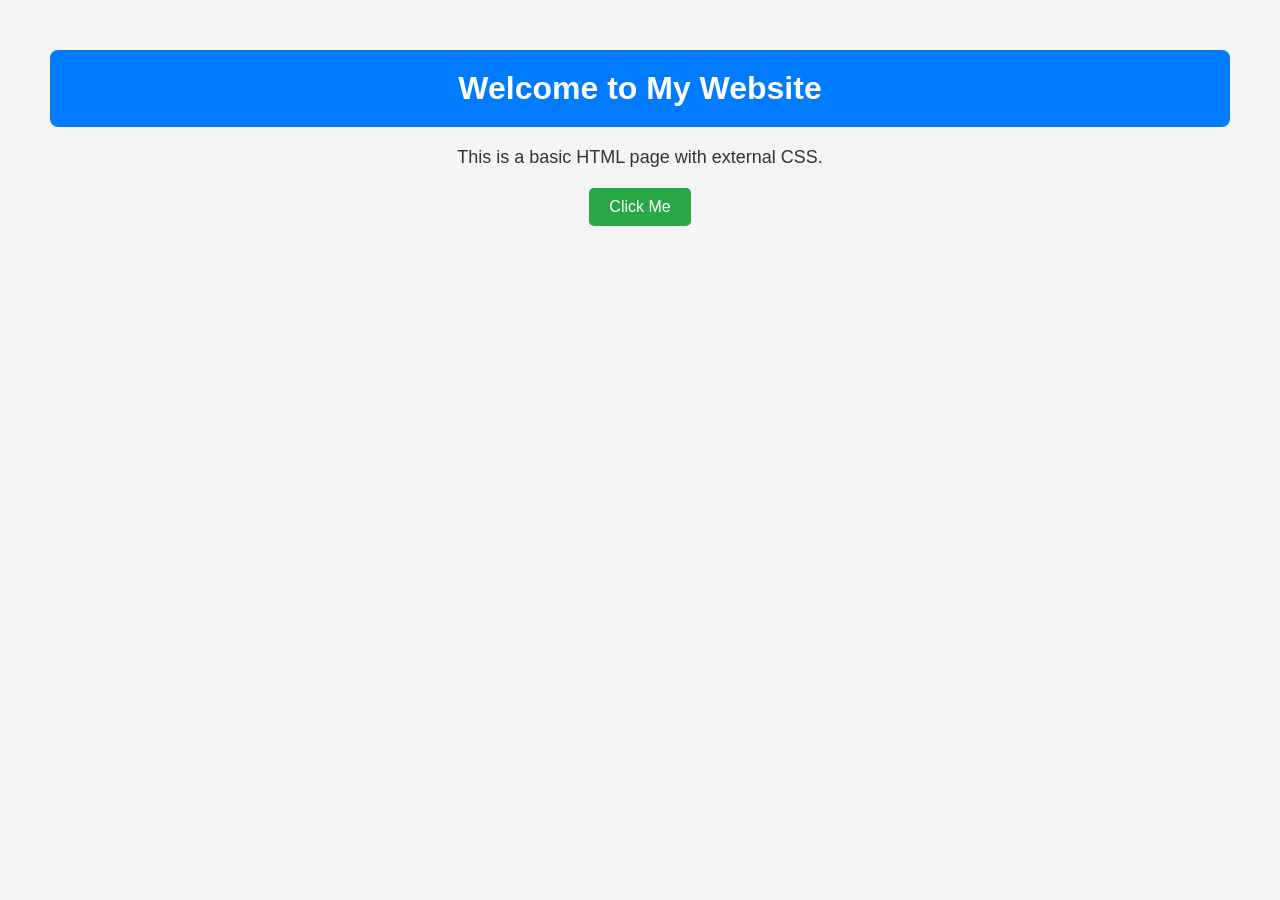
==== index.html @ ae029104 "first commit" ====
<!DOCTYPE html>
<html lang="en">
<head>
    <meta charset="UTF-8">
    <meta name="viewport" content="width=device-width, initial-scale=1.0">
    <title>My First Webpage</title>
    <link rel="stylesheet" href="style.css">
</head>
<body>

    <header>
        <h1>Welcome to My Website</h1>
    </header>

    <main>
        <p>This is a basic HTML page with external CSS.</p>
        <button>Click Me</button>
    </main>

</body>
</html>
---- style.css ----
/* Reset default margin and padding */
* {
    margin: 0;
    padding: 0;
    box-sizing: border-box;
}

/* Style the body */
body {
    font-family: Arial, sans-serif;
    background-color: #f4f4f4;
    color: #333;
    text-align: center;
    padding: 50px;
}

/* Header styling */
header {
    background-color: #007BFF;
    color: white;
    padding: 20px;
    margin-bottom: 20px;
    border-radius: 8px;
}

/* Paragraph styling */
p {
    font-size: 18px;
    margin-bottom: 20px;
}

/* Button styling */
button {
    background-color: #28a745;
    color: white;
    border: none;
    padding: 10px 20px;
    font-size: 16px;
    border-radius: 5px;
    cursor: pointer;
}

button:hover {
    background-color: #218838;
}
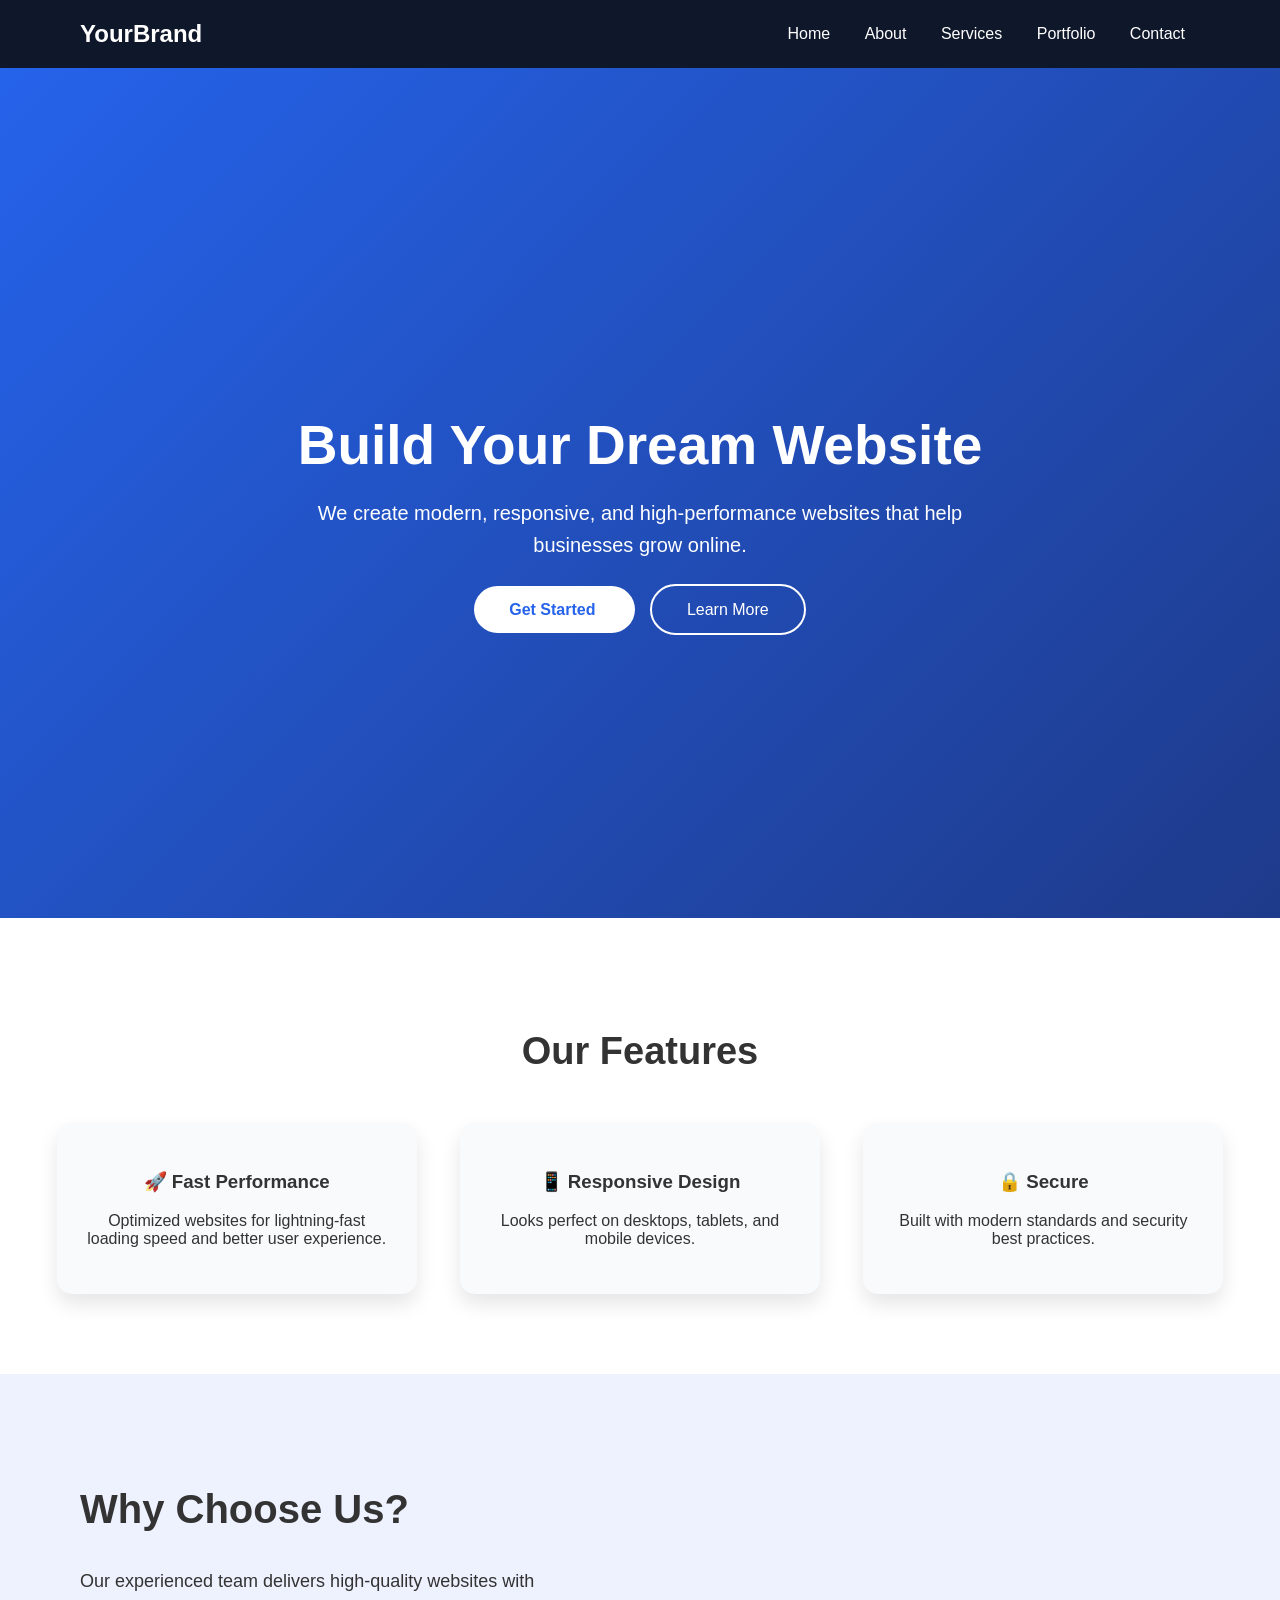
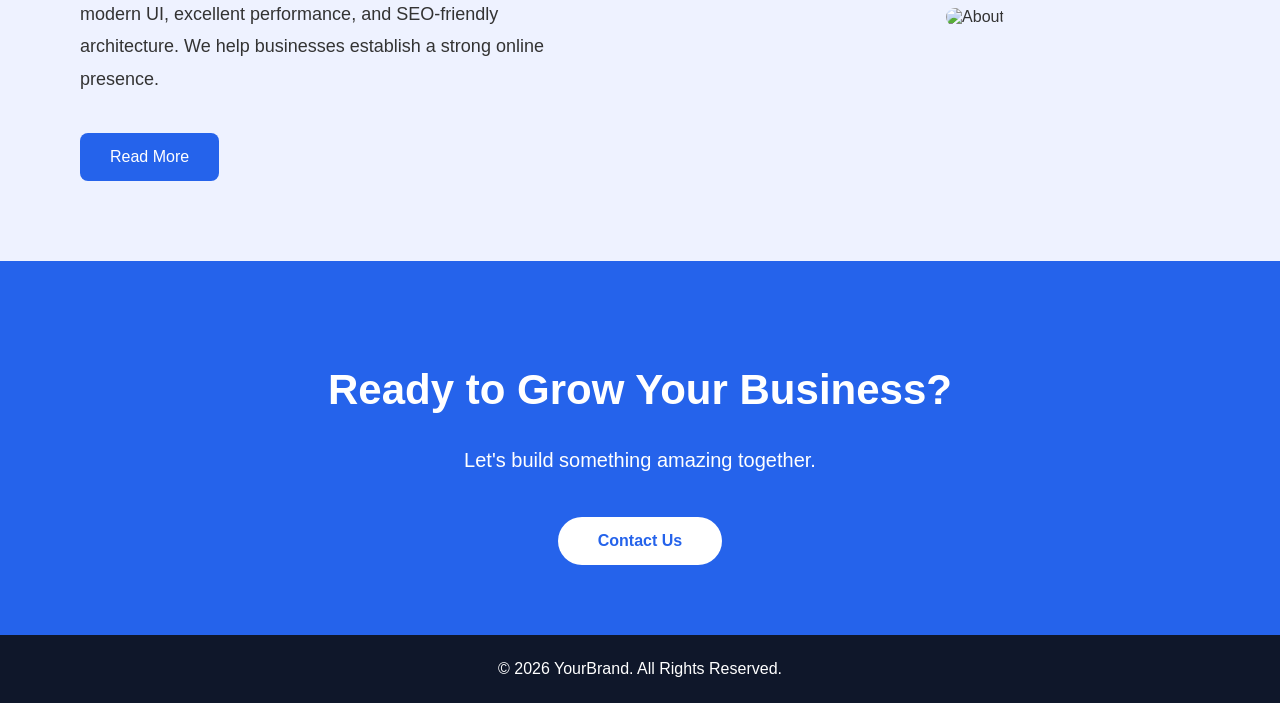
==== commit bd36724a: "create a landing page" ====
--- a/index.html
+++ b/index.html
@@ -3,19 +3,135 @@
 <head>
     <meta charset="UTF-8">
     <meta name="viewport" content="width=device-width, initial-scale=1.0">
-    <title>My First Webpage</title>
-    <link rel="stylesheet" href="style.css">
+    <title>Professional Landing Page</title>
 </head>
-<body>
 
-    <header>
-        <h1>Welcome to My Website</h1>
+<body style="margin:0; font-family:Arial, Helvetica, sans-serif; background:#f5f7fa; color:#333;">
+
+    <!-- Header -->
+    <header style="background:#0f172a; color:white; padding:20px 80px; display:flex; justify-content:space-between; align-items:center;">
+        <h2 style="margin:0;">YourBrand</h2>
+
+        <nav>
+            <a href="#" style="color:white; text-decoration:none; margin:0 15px;">Home</a>
+            <a href="#" style="color:white; text-decoration:none; margin:0 15px;">About</a>
+            <a href="#" style="color:white; text-decoration:none; margin:0 15px;">Services</a>
+            <a href="#" style="color:white; text-decoration:none; margin:0 15px;">Portfolio</a>
+            <a href="#" style="color:white; text-decoration:none; margin:0 15px;">Contact</a>
+        </nav>
     </header>
 
-    <main>
-        <p>This is a basic HTML page with external CSS.</p>
-        <button>Click Me</button>
-    </main>
+    <!-- Hero Section -->
+    <section style="height:90vh; background:linear-gradient(135deg,#2563eb,#1e3a8a); display:flex; justify-content:center; align-items:center; text-align:center; color:white; padding:20px;">
+        <div>
+            <h1 style="font-size:55px; margin-bottom:20px;">
+                Build Your Dream Website
+            </h1>
+
+            <p style="font-size:20px; max-width:700px; margin:auto; line-height:1.6;">
+                We create modern, responsive, and high-performance websites that help
+                businesses grow online.
+            </p>
+
+            <div style="margin-top:40px;">
+                <a href="#" style="background:#fff; color:#2563eb; padding:15px 35px; text-decoration:none; border-radius:30px; font-weight:bold; margin-right:15px;">
+                    Get Started
+                </a>
+
+                <a href="#" style="border:2px solid white; color:white; padding:15px 35px; text-decoration:none; border-radius:30px;">
+                    Learn More
+                </a>
+            </div>
+        </div>
+    </section>
+
+    <!-- Features -->
+    <section style="padding:80px 50px; background:white;">
+
+        <h2 style="text-align:center; font-size:38px; margin-bottom:50px;">
+            Our Features
+        </h2>
+
+        <div style="display:flex; justify-content:space-around; flex-wrap:wrap; gap:30px;">
+
+            <div style="width:300px; background:#f8fafc; padding:30px; border-radius:15px; box-shadow:0 10px 20px rgba(0,0,0,0.1); text-align:center;">
+                <h3>🚀 Fast Performance</h3>
+                <p>
+                    Optimized websites for lightning-fast loading speed and better user experience.
+                </p>
+            </div>
+
+            <div style="width:300px; background:#f8fafc; padding:30px; border-radius:15px; box-shadow:0 10px 20px rgba(0,0,0,0.1); text-align:center;">
+                <h3>📱 Responsive Design</h3>
+                <p>
+                    Looks perfect on desktops, tablets, and mobile devices.
+                </p>
+            </div>
+
+            <div style="width:300px; background:#f8fafc; padding:30px; border-radius:15px; box-shadow:0 10px 20px rgba(0,0,0,0.1); text-align:center;">
+                <h3>🔒 Secure</h3>
+                <p>
+                    Built with modern standards and security best practices.
+                </p>
+            </div>
+
+        </div>
+
+    </section>
+
+    <!-- About -->
+    <section style="padding:80px; background:#eef2ff;">
+
+        <div style="display:flex; justify-content:space-between; align-items:center; flex-wrap:wrap;">
+
+            <div style="width:500px;">
+                <h2 style="font-size:40px;">Why Choose Us?</h2>
+
+                <p style="font-size:18px; line-height:1.8;">
+                    Our experienced team delivers high-quality websites with modern UI,
+                    excellent performance, and SEO-friendly architecture. We help businesses
+                    establish a strong online presence.
+                </p>
+
+                <a href="#" style="display:inline-block; margin-top:20px; background:#2563eb; color:white; text-decoration:none; padding:15px 30px; border-radius:8px;">
+                    Read More
+                </a>
+            </div>
+
+            <div style="width:450px; text-align:center;">
+                <img src="https://via.placeholder.com/450x300"
+                     alt="About"
+                     style="width:100%; border-radius:15px;">
+            </div>
+
+        </div>
+
+    </section>
+
+    <!-- CTA -->
+    <section style="padding:70px; background:#2563eb; text-align:center; color:white;">
+
+        <h2 style="font-size:42px;">
+            Ready to Grow Your Business?
+        </h2>
+
+        <p style="font-size:20px;">
+            Let's build something amazing together.
+        </p>
+
+        <a href="#"
+           style="display:inline-block; margin-top:25px; background:white; color:#2563eb; text-decoration:none; padding:15px 40px; border-radius:30px; font-weight:bold;">
+            Contact Us
+        </a>
+
+    </section>
+
+    <!-- Footer -->
+    <footer style="background:#0f172a; color:white; text-align:center; padding:25px;">
+        <p style="margin:0;">
+            © 2026 YourBrand. All Rights Reserved.
+        </p>
+    </footer>
 
 </body>
 </html>
